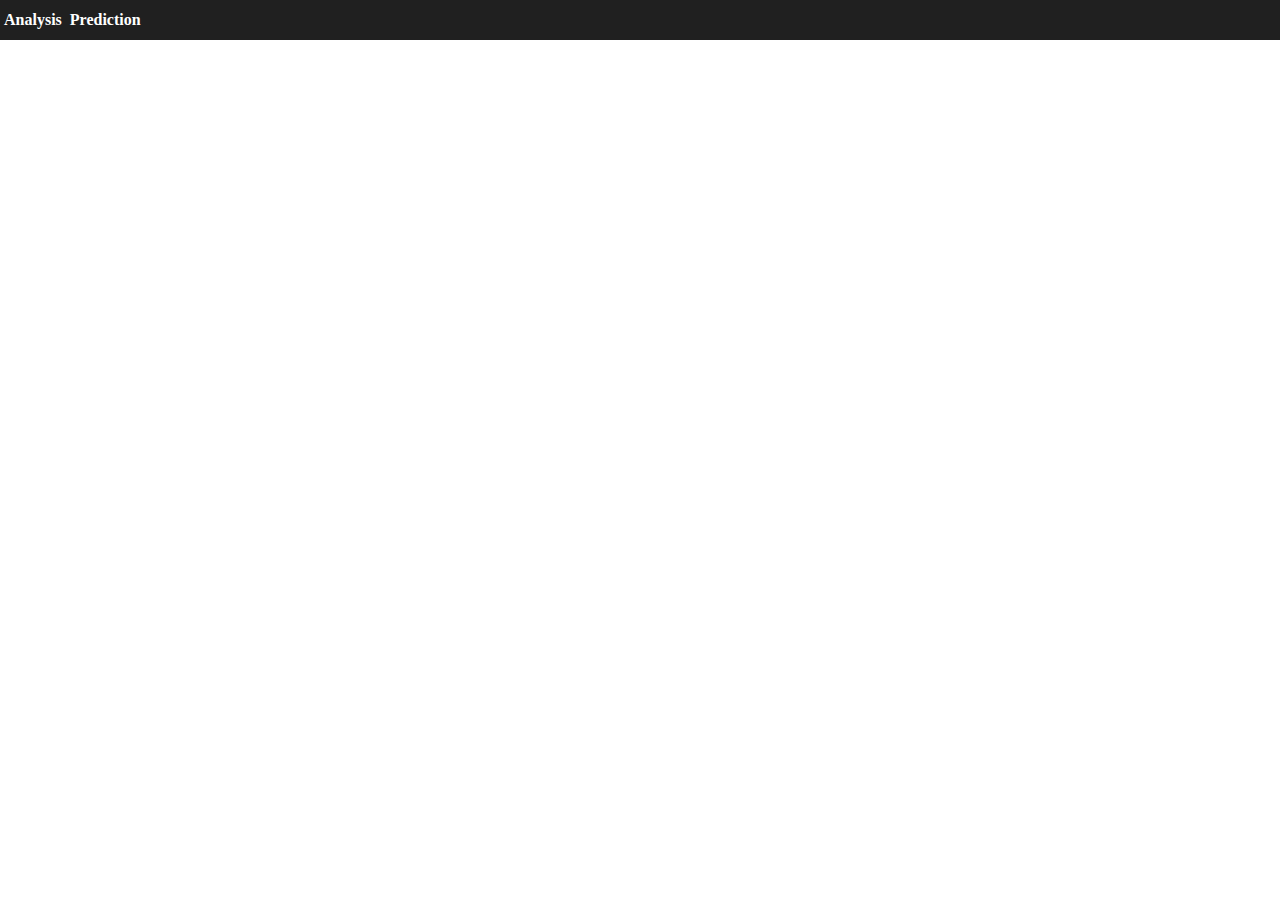
==== Homepage.html @ 8df392f1 "Homepage and CSS file added" ====
<!DOCtype html>
<html>
<head>
    <meta charset="UTF-8">
    <meta name="viewport" content="width=device-width, initial-scale = 1.0">
    <title>Artist Gallery</title>
    <link rel="stylesheet" href="Style.css">
</head>
<body>
    <nav>
    <div class="navigation">
        <div class="analysis">
            <a href="">Analysis</a>
        </div>
        <div class="prediction">
            <a href="">Prediction</a>
        </div>
    </div>
    </nav>
    <main>
        
    </main>
</body>
</html>
---- Style.css ----
body {
    background-color: rgb(255, 255, 255);
}

div {
    display: flex;
    position: relative;
}

div.navigation {
    position: fixed;
    margin: 0%;
    height: 40px;
    width: 100%;
    background: rgb(32, 32, 32);
    align-items: center;
    flex-direction: row;
    top: 0%;
    left: 0%;
}

div.analysis {
    justify-content: flex-end;
}

div.analysis a {
    align-items: center;
    border-radius: 12px;
    padding: 4px;
}

div.prediction {
    padding: 4px;
}

.navigation a {
    text-decoration: none;
    font-weight: bold;
    color: white;
}
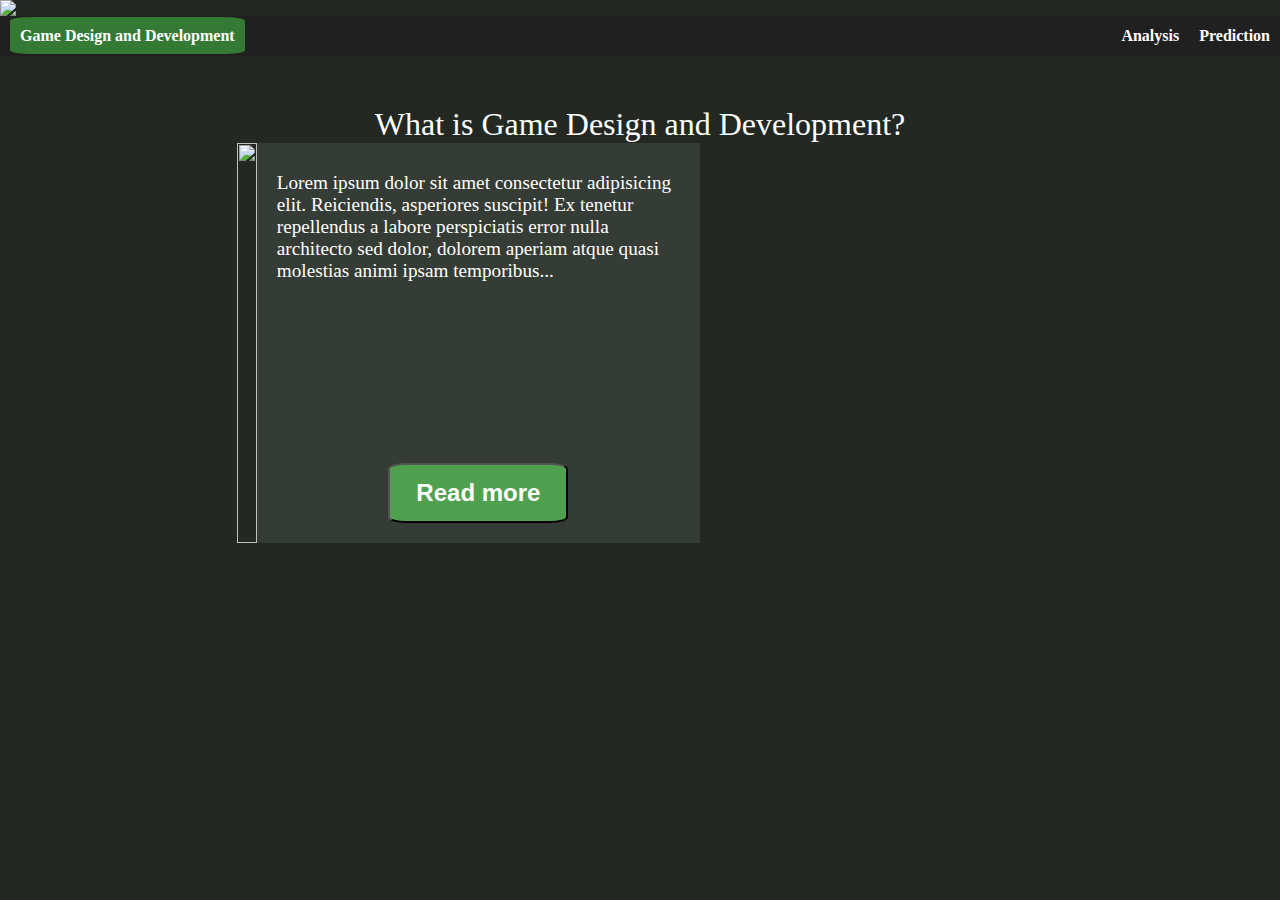
==== commit d72038ad: "Update 2" ====
--- a/Homepage.html
+++ b/Homepage.html
@@ -3,22 +3,30 @@
 <head>
     <meta charset="UTF-8">
     <meta name="viewport" content="width=device-width, initial-scale = 1.0">
-    <title>Artist Gallery</title>
+    <title>Game Design and Development</title>
     <link rel="stylesheet" href="Style.css">
 </head>
 <body>
-    <nav>
-    <div class="navigation">
-        <div class="analysis">
-            <a href="">Analysis</a>
-        </div>
-        <div class="prediction">
-            <a href="">Prediction</a>
-        </div>
-    </div>
+    <img src="img/banner.jpg" class="banner"> <!---https://www.wilmu.edu/technology/game-design-development.aspx-->
+    <nav class="navigation">
+        <header><a class="active" href="">Game Design and Development</a></header>
+        <div class="empty_spc"></div>
+        <ul>
+            <li><a href="">Analysis</a></li>
+            <li><a href="">Prediction</a></li>
+        </ul>
     </nav>
     <main>
-        
+        <div class="analysis">
+            <header>What is Game Design and Development?</header>
+            <div class="card">
+                <img src="img/game dev.png" height="400px"> <!---https://www.chaostheorygames.com/blog/basics-of-game-development-for-businesses-->
+                <div class="text">
+                <p>Lorem ipsum dolor sit amet consectetur adipisicing elit. Reiciendis, asperiores suscipit! Ex tenetur repellendus a labore perspiciatis error nulla architecto sed dolor, dolorem aperiam atque quasi molestias animi ipsam temporibus...</p>
+                <button><a href="">Read more</a></button>
+                </div>
+            </div>
+        </div>
     </main>
 </body>
 </html>--- a/Style.css
+++ b/Style.css
@@ -1,40 +1,119 @@
+*{
+    color: white;
+}
+main {
+    margin: 10px;
+}
 body {
-    background-color: rgb(255, 255, 255);
+    background-color: rgb(35, 40, 35);
+    margin: 0;
+    padding: 0;
 }
-
-div {
+img.banner {
     display: flex;
-    position: relative;
+    width: 100%;
+    max-height: 300px;
+    height: auto;
+    margin: 0;
+    overflow-y: hidden;
 }
-
-div.navigation {
-    position: fixed;
+.navigation {
+    display: flex;
+    position: sticky;
     margin: 0%;
     height: 40px;
     width: 100%;
     background: rgb(32, 32, 32);
     align-items: center;
-    flex-direction: row;
     top: 0%;
     left: 0%;
+    overflow: hidden;
 }
-
-div.analysis {
-    justify-content: flex-end;
+.navigation header {
+    color: white;
+    font-weight: bold;
+    margin: 10px;
+    min-width: 235px;
 }
-
-div.analysis a {
-    align-items: center;
-    border-radius: 12px;
-    padding: 4px;
-}
-
-div.prediction {
-    padding: 4px;
+.navigation ul {
+    display: inline-flex;
+    right: 0%;
+    list-style-type: none;
 }
 
 .navigation a {
     text-decoration: none;
+    color: rgb(255, 255, 255);
     font-weight: bold;
+    padding: 10px;
+    border-radius: 10%;
+}
+.active {
+    background-color: rgb(52, 122, 52);
+}
+.navigation a:hover {
+    cursor: pointer;
+    background-color: rgb(52, 122, 52);
+
+}
+div.empty_spc {
+    width: 68%;
+    height: auto;
+}
+.analysis {
+    display: flex;
+    width: 80%;
+    height: auto;
+    margin: auto;
+    margin-top: 50px;
+    flex-direction: column;
+}
+.analysis header {
+    font-size:xx-large;
+    display: flex;
+    margin: auto;
+}
+div.card{
+    display: flex;
+    width: 80%;
+    margin: auto;
+    height: auto;
+    border: 10px;
+    border-color: aqua;
+}
+.card img{
+    width: fit-content;
+}
+.card .text {
+    display: flex;
+    align-content: stretch;
+    flex-direction: column;
+    width: 50%;
+    background-color: rgb(53, 60, 53);
+    padding: 20px;
+    padding-top: 10px;
+    font-size: larger;
+}
+.card a{
+    text-decoration: none;
+    color: rgb(97, 97, 212);
+}
+.card a:hover{
+   cursor: pointer;
+}
+.card button{
+    display: block;
+    border-radius: 10%;
+    background-color: rgb(79, 161, 79);
+    width: 180px;
+    height: 60px;
+    margin: auto;
+    margin-bottom: 0;
+    justify-content: center;
+}
+.card button a{
     color: white;
-}+    text-decoration: none;
+    font-weight: bold;
+    font-size: x-large;
+}
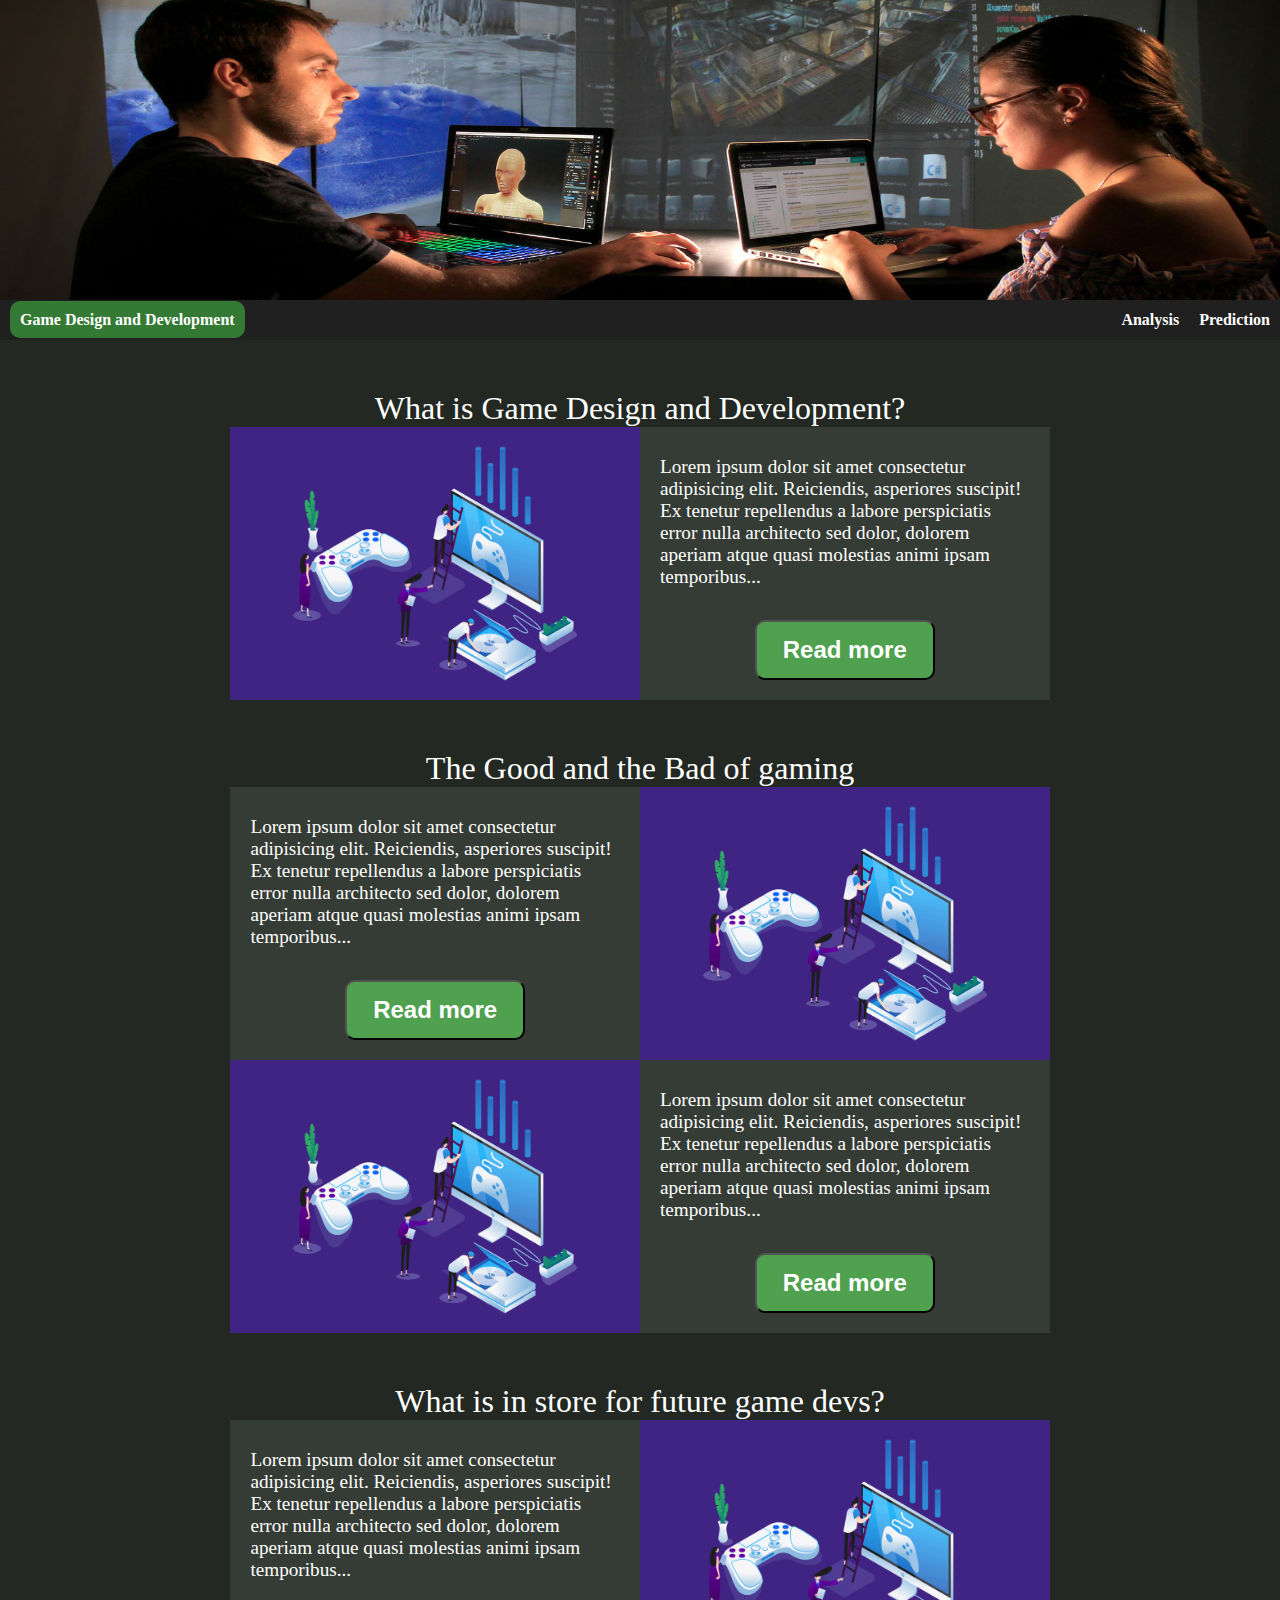
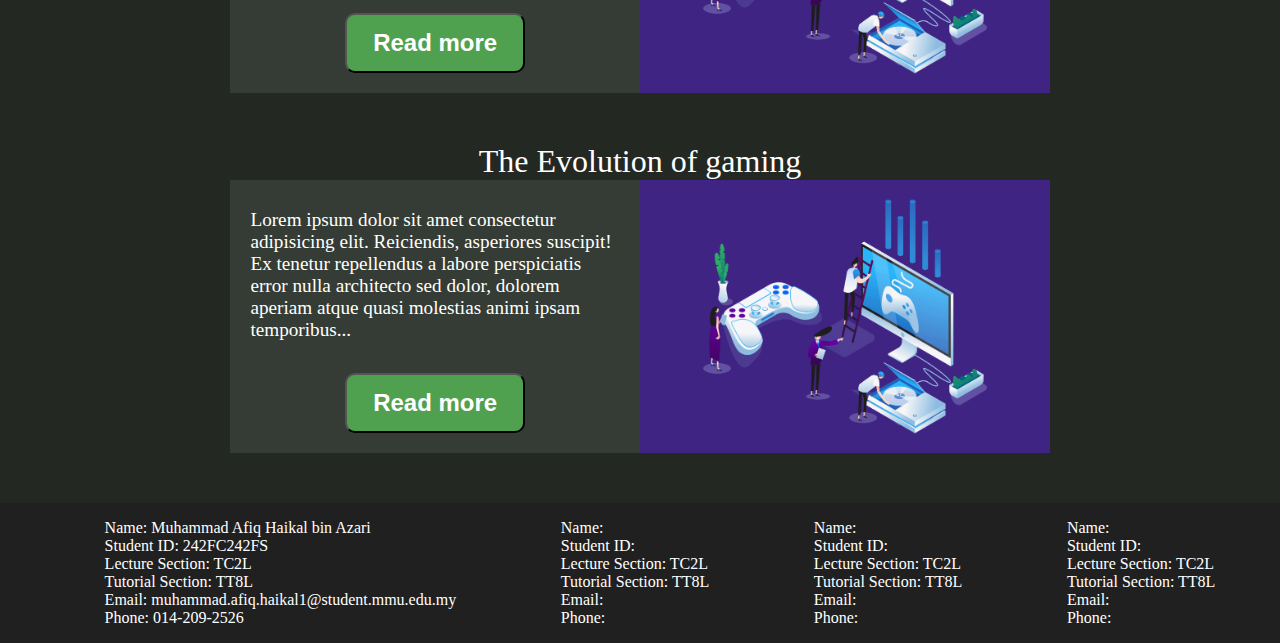
==== commit 2e91ca39: "Update 3" ====
--- a/Homepage.html
+++ b/Homepage.html
@@ -9,7 +9,7 @@
 <body>
     <img src="img/banner.jpg" class="banner"> <!---https://www.wilmu.edu/technology/game-design-development.aspx-->
     <nav class="navigation">
-        <header><a class="active" href="">Game Design and Development</a></header>
+        <header><a class="active" href="Homepage.html">Game Design and Development</a></header>
         <div class="empty_spc"></div>
         <ul>
             <li><a href="">Analysis</a></li>
@@ -17,16 +17,95 @@
         </ul>
     </nav>
     <main>
-        <div class="analysis">
+        <div class="content">
             <header>What is Game Design and Development?</header>
             <div class="card">
-                <img src="img/game dev.png" height="400px"> <!---https://www.chaostheorygames.com/blog/basics-of-game-development-for-businesses-->
+                <img src="img/game dev.png"> <!---https://www.chaostheorygames.com/blog/basics-of-game-development-for-businesses-->
                 <div class="text">
                 <p>Lorem ipsum dolor sit amet consectetur adipisicing elit. Reiciendis, asperiores suscipit! Ex tenetur repellendus a labore perspiciatis error nulla architecto sed dolor, dolorem aperiam atque quasi molestias animi ipsam temporibus...</p>
                 <button><a href="">Read more</a></button>
                 </div>
             </div>
         </div>
+        <div class="content">
+            <header>The Good and the Bad of gaming</header>
+            <div class="card">
+                <div class="text">
+                <p>Lorem ipsum dolor sit amet consectetur adipisicing elit. Reiciendis, asperiores suscipit! Ex tenetur repellendus a labore perspiciatis error nulla architecto sed dolor, dolorem aperiam atque quasi molestias animi ipsam temporibus...</p>
+                <button><a href="">Read more</a></button>
+                </div>
+                <img src="img/game dev.png"> <!---https://www.chaostheorygames.com/blog/basics-of-game-development-for-businesses-->
+            </div>
+            <div class="card">
+                <img src="img/game dev.png"> <!---https://www.chaostheorygames.com/blog/basics-of-game-development-for-businesses-->
+                <div class="text">
+                <p>Lorem ipsum dolor sit amet consectetur adipisicing elit. Reiciendis, asperiores suscipit! Ex tenetur repellendus a labore perspiciatis error nulla architecto sed dolor, dolorem aperiam atque quasi molestias animi ipsam temporibus...</p>
+                <button><a href="">Read more</a></button>
+                </div>
+            </div>
+        </div>
+        <div class="content">
+            <header>What is in store for future game devs?</header>
+            <div class="card">
+                <div class="text">
+                <p>Lorem ipsum dolor sit amet consectetur adipisicing elit. Reiciendis, asperiores suscipit! Ex tenetur repellendus a labore perspiciatis error nulla architecto sed dolor, dolorem aperiam atque quasi molestias animi ipsam temporibus...</p>
+                <button><a href="">Read more</a></button>
+                </div>
+                <img src="img/game dev.png"> <!---https://www.chaostheorygames.com/blog/basics-of-game-development-for-businesses-->
+            </div>
+        </div>
+        <div class="content">
+            <header>The Evolution of gaming</header>
+            <div class="card">
+                <div class="text">
+                <p>Lorem ipsum dolor sit amet consectetur adipisicing elit. Reiciendis, asperiores suscipit! Ex tenetur repellendus a labore perspiciatis error nulla architecto sed dolor, dolorem aperiam atque quasi molestias animi ipsam temporibus...</p>
+                <button><a href="">Read more</a></button>
+                </div>
+                <img src="img/game dev.png"> <!---https://www.chaostheorygames.com/blog/basics-of-game-development-for-businesses-->
+            </div>
+        </div>
+        <div class="endcard">
+            <div class="student_details">
+                <ul>
+                    <li>Name: Muhammad Afiq Haikal bin Azari</li>
+                    <li>Student ID: 242FC242FS</li>
+                    <li>Lecture Section: TC2L</li>
+                    <li>Tutorial Section: TT8L</li>
+                    <li>Email: muhammad.afiq.haikal1@student.mmu.edu.my</li>
+                    <li>Phone: 014-209-2526</li>
+                </ul>
+            </div>
+            <div class="student_details">
+                <ul>
+                    <li>Name:</li>
+                    <li>Student ID:</li>
+                    <li>Lecture Section: TC2L</li>
+                    <li>Tutorial Section: TT8L</li>
+                    <li>Email:</li>
+                    <li>Phone:</li>
+                </ul>
+            </div>
+            <div class="student_details">
+                <ul>
+                    <li>Name:</li>
+                    <li>Student ID:</li>
+                    <li>Lecture Section: TC2L</li>
+                    <li>Tutorial Section: TT8L</li>
+                    <li>Email:</li>
+                    <li>Phone:</li>
+                </ul>
+            </div>
+            <div class="student_details">
+                <ul>
+                    <li>Name:</li>
+                    <li>Student ID:</li>
+                    <li>Lecture Section: TC2L</li>
+                    <li>Tutorial Section: TT8L</li>
+                    <li>Email:</li>
+                    <li>Phone:</li>
+                </ul>
+            </div>
+        </div>
     </main>
 </body>
 </html>--- a/Style.css
+++ b/Style.css
@@ -2,7 +2,7 @@
     color: white;
 }
 main {
-    margin: 10px;
+    margin: 10px 0 0;
 }
 body {
     background-color: rgb(35, 40, 35);
@@ -46,7 +46,7 @@
     color: rgb(255, 255, 255);
     font-weight: bold;
     padding: 10px;
-    border-radius: 10%;
+    border-radius: 10px;
 }
 .active {
     background-color: rgb(52, 122, 52);
@@ -60,15 +60,14 @@
     width: 68%;
     height: auto;
 }
-.analysis {
+.content {
     display: flex;
     width: 80%;
     height: auto;
-    margin: auto;
-    margin-top: 50px;
+    margin: 50px auto;
     flex-direction: column;
 }
-.analysis header {
+.content header {
     font-size:xx-large;
     display: flex;
     margin: auto;
@@ -76,10 +75,12 @@
 div.card{
     display: flex;
     width: 80%;
+    min-width: 500px    ;
     margin: auto;
     height: auto;
     border: 10px;
     border-color: aqua;
+    overflow: hidden;
 }
 .card img{
     width: fit-content;
@@ -89,10 +90,12 @@
     align-content: stretch;
     flex-direction: column;
     width: 50%;
+    min-width: 210px;
     background-color: rgb(53, 60, 53);
     padding: 20px;
     padding-top: 10px;
     font-size: larger;
+    overflow: hidden;
 }
 .card a{
     text-decoration: none;
@@ -103,7 +106,7 @@
 }
 .card button{
     display: block;
-    border-radius: 10%;
+    border-radius: 10px;
     background-color: rgb(79, 161, 79);
     width: 180px;
     height: 60px;
@@ -117,3 +120,21 @@
     font-weight: bold;
     font-size: x-large;
 }
+.card img{
+    width: 50%;
+    height: auto;
+}
+.endcard{
+    display: flex;
+    flex-direction: row;
+    justify-content: space-evenly;
+    margin: 0%;
+    height: auto;
+    width: 100%;
+    background: rgb(32, 32, 32);
+    align-items: center;
+    overflow: hidden;
+}
+.endcard .student_details li{
+    list-style: none;
+}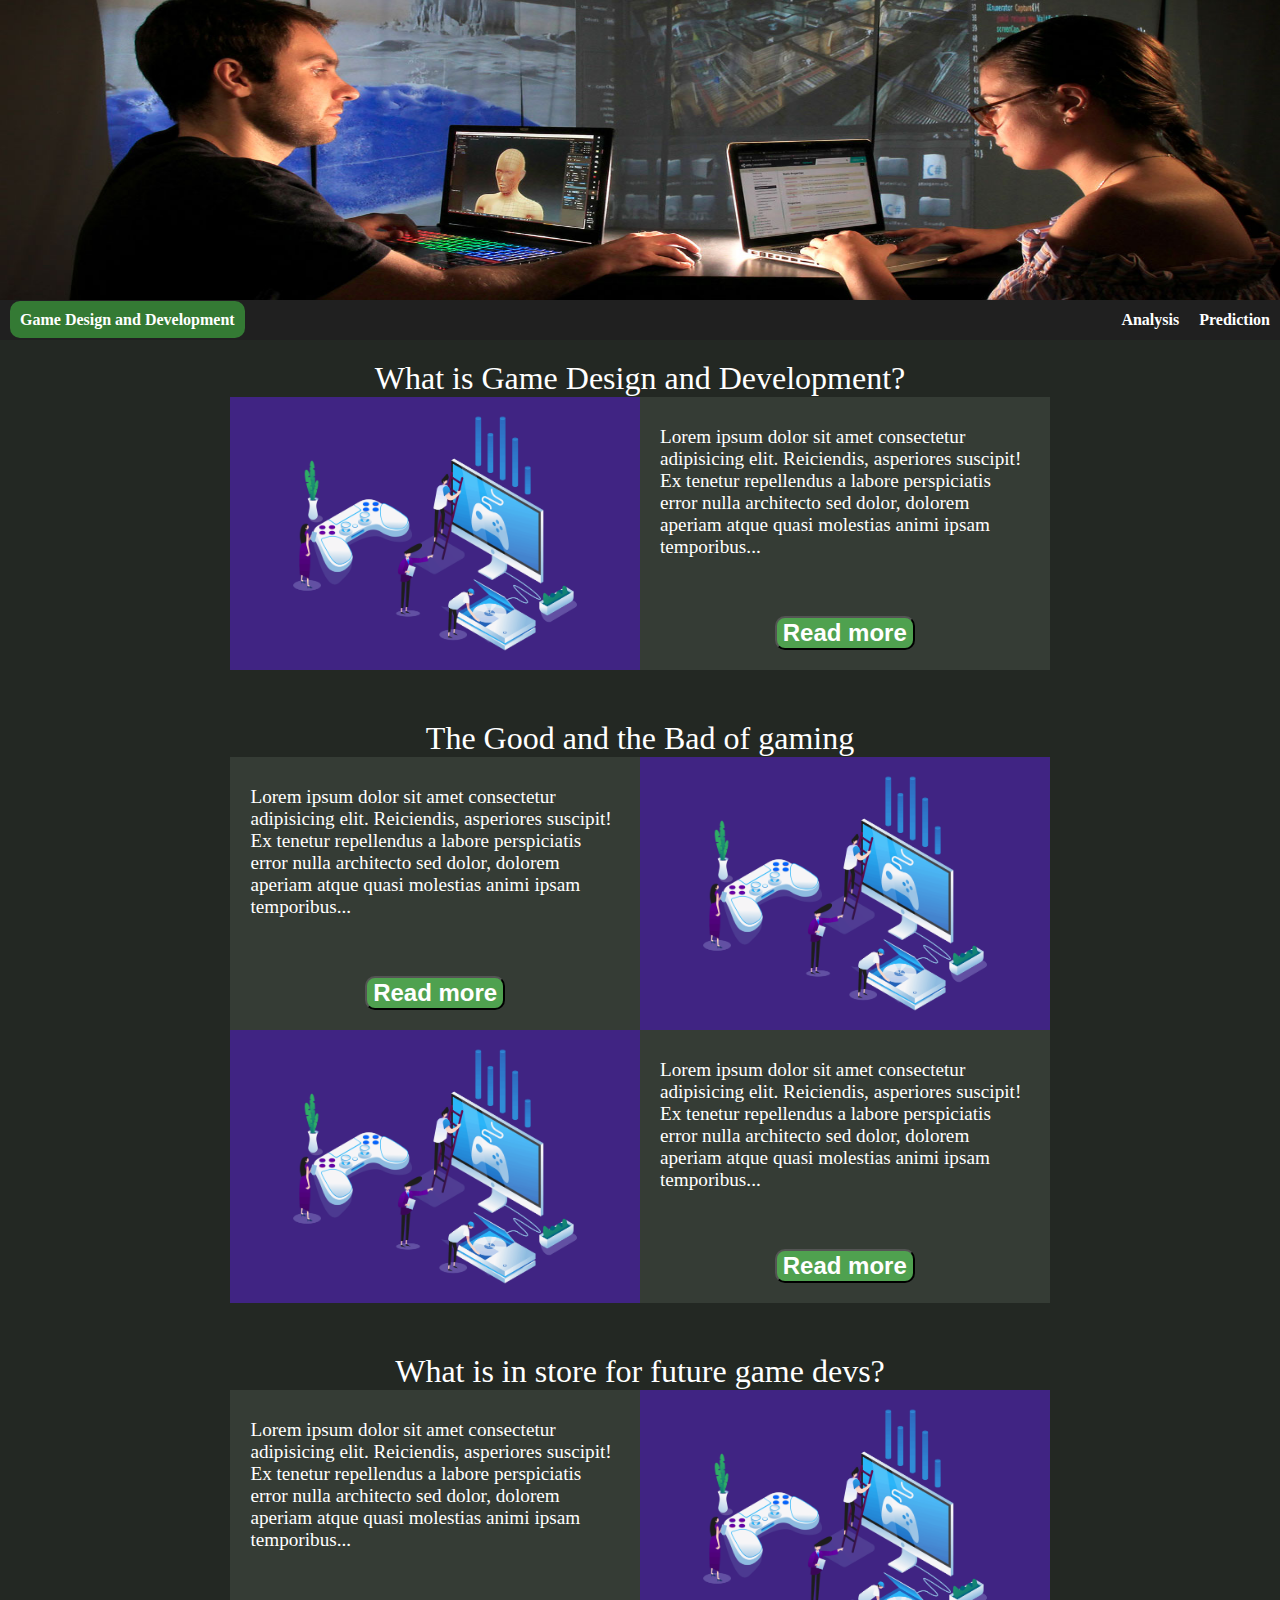
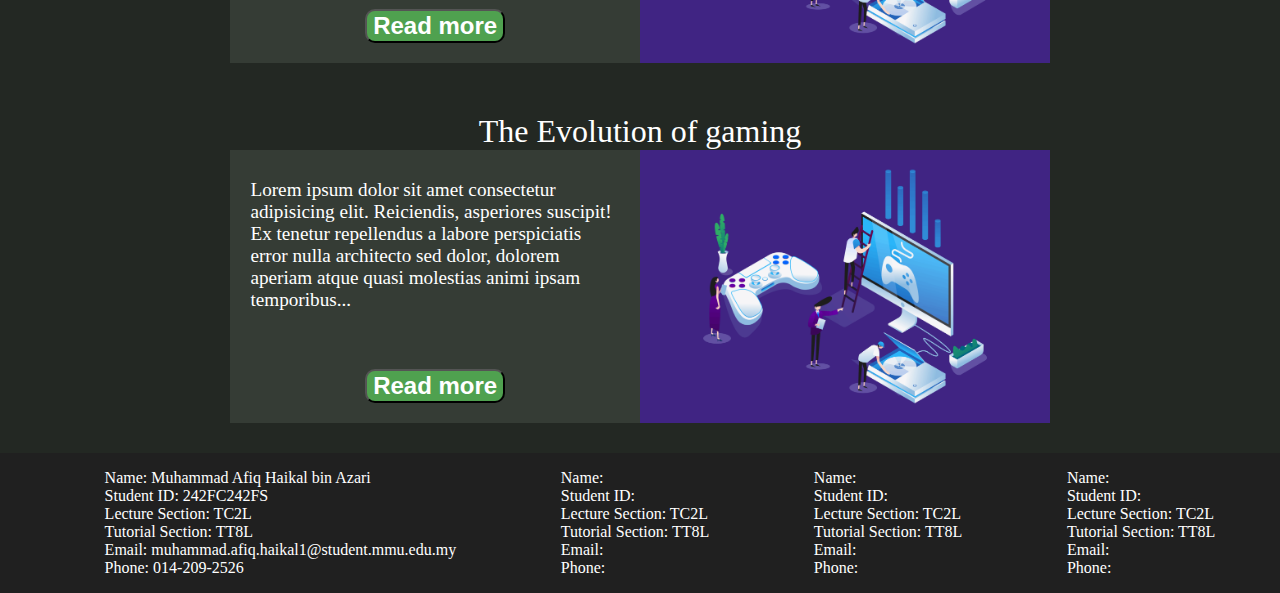
==== commit 1b151314: "Templates for other pages added" ====
--- a/Homepage.html
+++ b/Homepage.html
@@ -12,8 +12,8 @@
         <header><a class="active" href="Homepage.html">Game Design and Development</a></header>
         <div class="empty_spc"></div>
         <ul>
-            <li><a href="">Analysis</a></li>
-            <li><a href="">Prediction</a></li>
+            <li><a href="Analysis.html">Analysis</a></li>
+            <li><a href="Prediction.html">Prediction</a></li>
         </ul>
     </nav>
     <main>
@@ -23,7 +23,7 @@
                 <img src="img/game dev.png"> <!---https://www.chaostheorygames.com/blog/basics-of-game-development-for-businesses-->
                 <div class="text">
                 <p>Lorem ipsum dolor sit amet consectetur adipisicing elit. Reiciendis, asperiores suscipit! Ex tenetur repellendus a labore perspiciatis error nulla architecto sed dolor, dolorem aperiam atque quasi molestias animi ipsam temporibus...</p>
-                <button><a href="">Read more</a></button>
+                <button><a href="Analysis.html">Read more</a></button>
                 </div>
             </div>
         </div>
@@ -32,7 +32,7 @@
             <div class="card">
                 <div class="text">
                 <p>Lorem ipsum dolor sit amet consectetur adipisicing elit. Reiciendis, asperiores suscipit! Ex tenetur repellendus a labore perspiciatis error nulla architecto sed dolor, dolorem aperiam atque quasi molestias animi ipsam temporibus...</p>
-                <button><a href="">Read more</a></button>
+                <button><a href="Analysis.html">Read more</a></button>
                 </div>
                 <img src="img/game dev.png"> <!---https://www.chaostheorygames.com/blog/basics-of-game-development-for-businesses-->
             </div>
@@ -40,7 +40,7 @@
                 <img src="img/game dev.png"> <!---https://www.chaostheorygames.com/blog/basics-of-game-development-for-businesses-->
                 <div class="text">
                 <p>Lorem ipsum dolor sit amet consectetur adipisicing elit. Reiciendis, asperiores suscipit! Ex tenetur repellendus a labore perspiciatis error nulla architecto sed dolor, dolorem aperiam atque quasi molestias animi ipsam temporibus...</p>
-                <button><a href="">Read more</a></button>
+                <button><a href="Analysis.html">Read more</a></button>
                 </div>
             </div>
         </div>
@@ -49,7 +49,7 @@
             <div class="card">
                 <div class="text">
                 <p>Lorem ipsum dolor sit amet consectetur adipisicing elit. Reiciendis, asperiores suscipit! Ex tenetur repellendus a labore perspiciatis error nulla architecto sed dolor, dolorem aperiam atque quasi molestias animi ipsam temporibus...</p>
-                <button><a href="">Read more</a></button>
+                <button><a href="Prediction.html">Read more</a></button>
                 </div>
                 <img src="img/game dev.png"> <!---https://www.chaostheorygames.com/blog/basics-of-game-development-for-businesses-->
             </div>
@@ -59,7 +59,7 @@
             <div class="card">
                 <div class="text">
                 <p>Lorem ipsum dolor sit amet consectetur adipisicing elit. Reiciendis, asperiores suscipit! Ex tenetur repellendus a labore perspiciatis error nulla architecto sed dolor, dolorem aperiam atque quasi molestias animi ipsam temporibus...</p>
-                <button><a href="">Read more</a></button>
+                <button><a href="Prediction.html">Read more</a></button>
                 </div>
                 <img src="img/game dev.png"> <!---https://www.chaostheorygames.com/blog/basics-of-game-development-for-businesses-->
             </div>
--- a/Style.css
+++ b/Style.css
@@ -1,13 +1,19 @@
 *{
     color: white;
 }
-main {
-    margin: 10px 0 0;
-}
+
 body {
     background-color: rgb(35, 40, 35);
     margin: 0;
     padding: 0;
+}
+main {
+    margin: 0;
+/*    background-image: url(img/Background.jpg);
+    background-position: center;
+    background-repeat: no-repeat;
+    background-size: cover;
+    height: 100%;*/
 }
 img.banner {
     display: flex;
@@ -64,23 +70,21 @@
     display: flex;
     width: 80%;
     height: auto;
-    margin: 50px auto;
+    margin: 0px auto 30px;
     flex-direction: column;
 }
 .content header {
     font-size:xx-large;
     display: flex;
-    margin: auto;
+    margin: 20px auto 0;
 }
 div.card{
     display: flex;
     width: 80%;
-    min-width: 500px    ;
     margin: auto;
     height: auto;
     border: 10px;
     border-color: aqua;
-    overflow: hidden;
 }
 .card img{
     width: fit-content;
@@ -90,7 +94,6 @@
     align-content: stretch;
     flex-direction: column;
     width: 50%;
-    min-width: 210px;
     background-color: rgb(53, 60, 53);
     padding: 20px;
     padding-top: 10px;
@@ -108,8 +111,10 @@
     display: block;
     border-radius: 10px;
     background-color: rgb(79, 161, 79);
-    width: 180px;
-    height: 60px;
+    width: max-content;
+    height: max-content;
+    max-height: 60px;
+    max-width: 180px;
     margin: auto;
     margin-bottom: 0;
     justify-content: center;
@@ -133,7 +138,7 @@
     width: 100%;
     background: rgb(32, 32, 32);
     align-items: center;
-    overflow: hidden;
+    overflow:auto;
 }
 .endcard .student_details li{
     list-style: none;
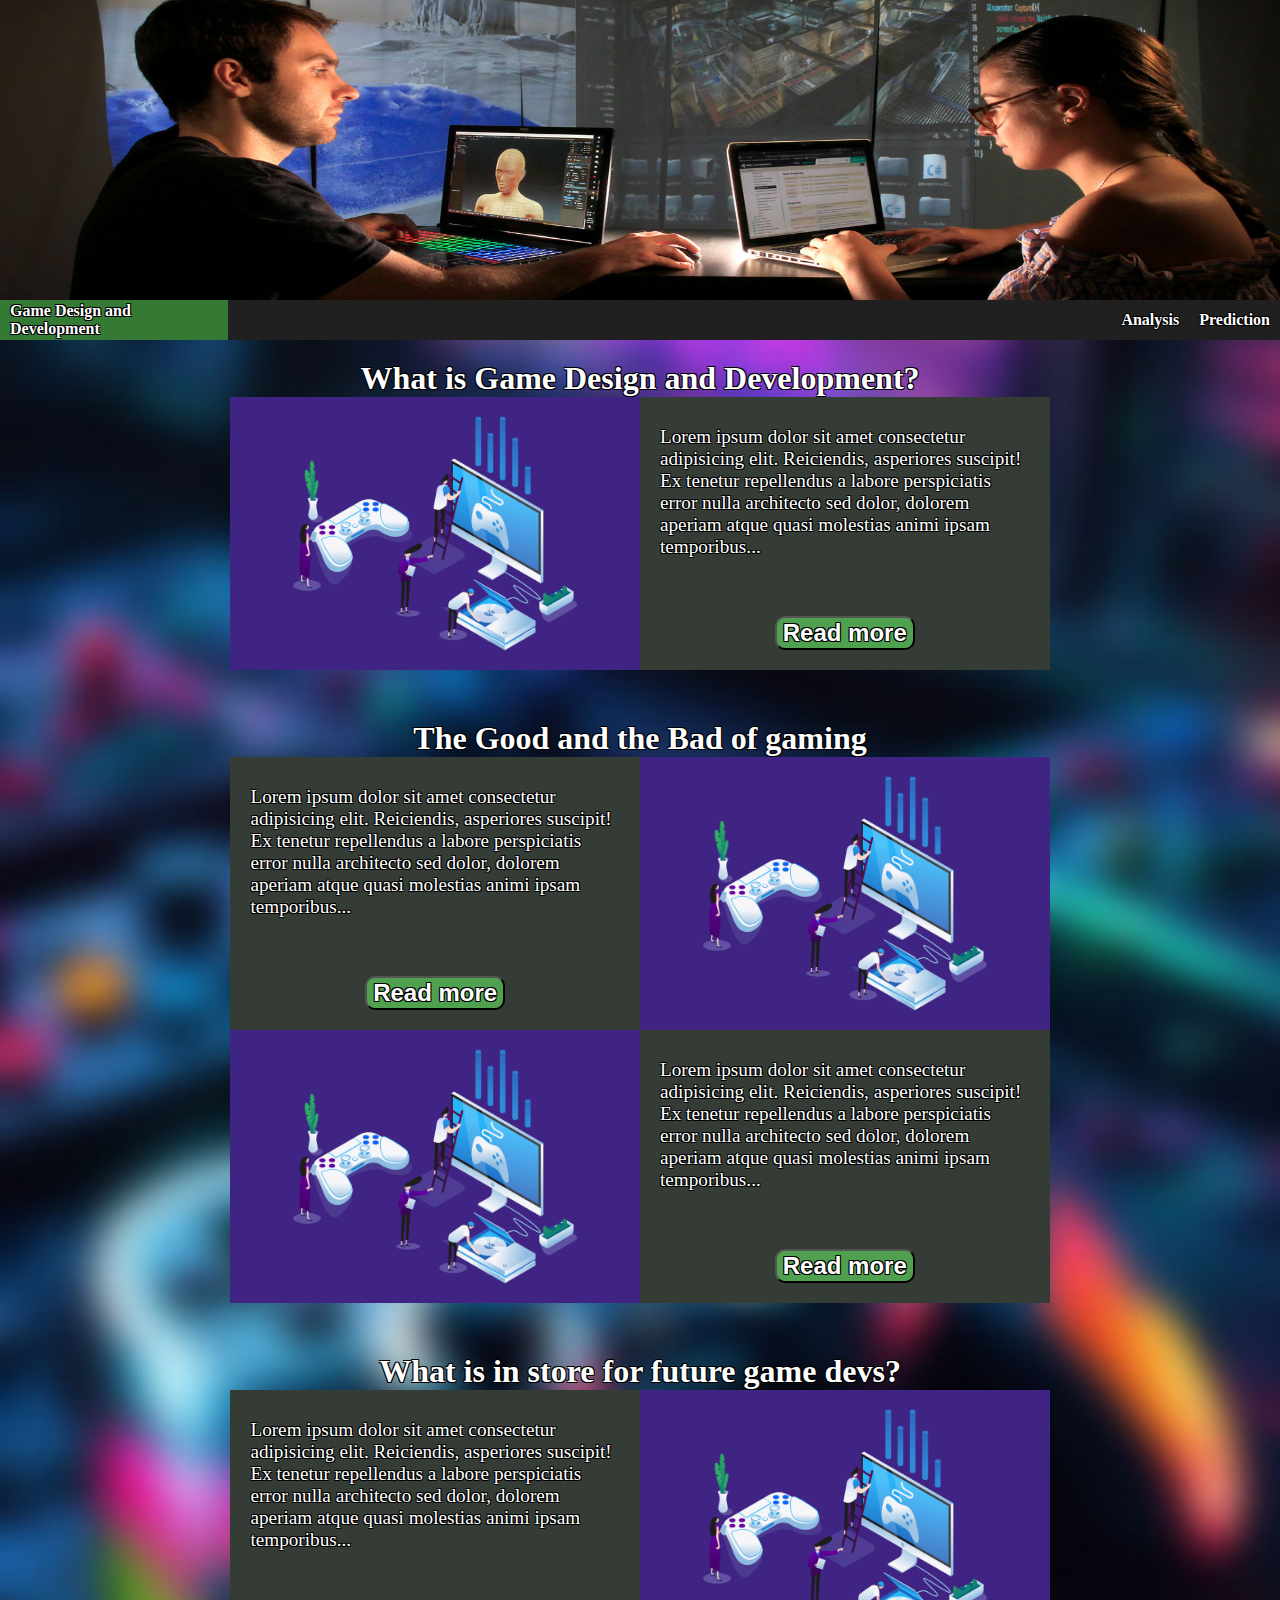
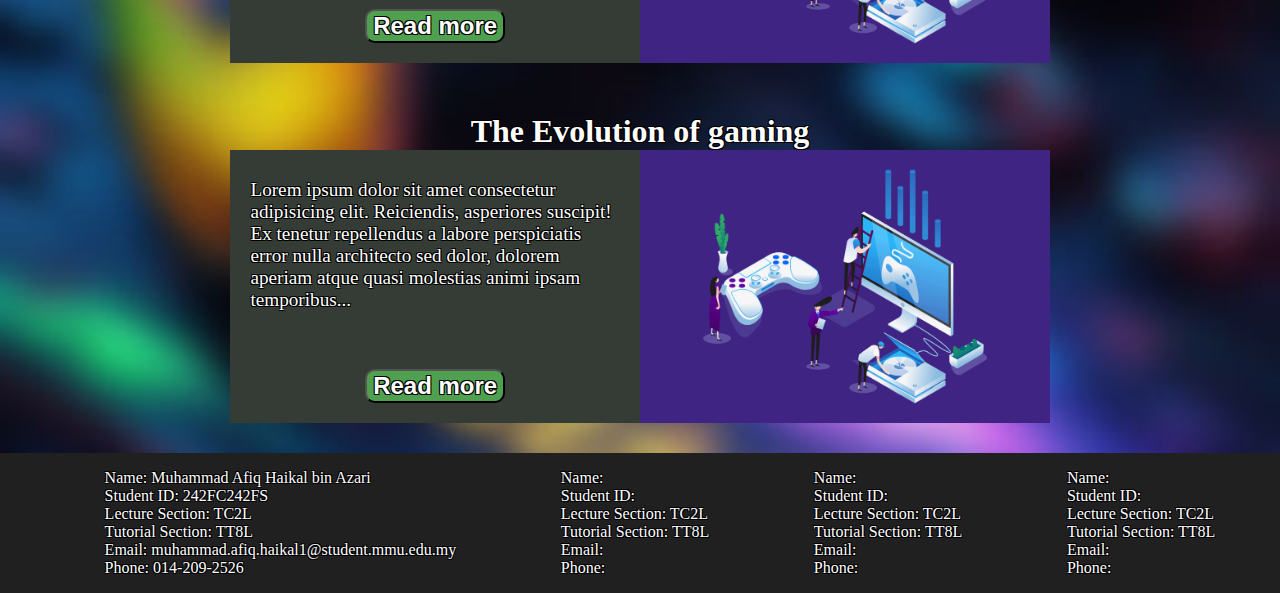
==== commit 6b8e1a88: "Add files via upload" ====
--- a/Homepage.html
+++ b/Homepage.html
@@ -9,7 +9,7 @@
 <body>
     <img src="img/banner.jpg" class="banner"> <!---https://www.wilmu.edu/technology/game-design-development.aspx-->
     <nav class="navigation">
-        <header><a class="active" href="Homepage.html">Game Design and Development</a></header>
+        <a class="active" href="Homepage.html">Game Design and Development</a>
         <div class="empty_spc"></div>
         <ul>
             <li><a href="Analysis.html">Analysis</a></li>
@@ -18,7 +18,7 @@
     </nav>
     <main>
         <div class="content">
-            <header>What is Game Design and Development?</header>
+            <h1>What is Game Design and Development?</h1>
             <div class="card">
                 <img src="img/game dev.png"> <!---https://www.chaostheorygames.com/blog/basics-of-game-development-for-businesses-->
                 <div class="text">
@@ -28,7 +28,7 @@
             </div>
         </div>
         <div class="content">
-            <header>The Good and the Bad of gaming</header>
+            <h1>The Good and the Bad of gaming</h1>
             <div class="card">
                 <div class="text">
                 <p>Lorem ipsum dolor sit amet consectetur adipisicing elit. Reiciendis, asperiores suscipit! Ex tenetur repellendus a labore perspiciatis error nulla architecto sed dolor, dolorem aperiam atque quasi molestias animi ipsam temporibus...</p>
@@ -45,7 +45,7 @@
             </div>
         </div>
         <div class="content">
-            <header>What is in store for future game devs?</header>
+            <h1>What is in store for future game devs?</h1>
             <div class="card">
                 <div class="text">
                 <p>Lorem ipsum dolor sit amet consectetur adipisicing elit. Reiciendis, asperiores suscipit! Ex tenetur repellendus a labore perspiciatis error nulla architecto sed dolor, dolorem aperiam atque quasi molestias animi ipsam temporibus...</p>
@@ -55,7 +55,7 @@
             </div>
         </div>
         <div class="content">
-            <header>The Evolution of gaming</header>
+            <h1>The Evolution of gaming</h1>
             <div class="card">
                 <div class="text">
                 <p>Lorem ipsum dolor sit amet consectetur adipisicing elit. Reiciendis, asperiores suscipit! Ex tenetur repellendus a labore perspiciatis error nulla architecto sed dolor, dolorem aperiam atque quasi molestias animi ipsam temporibus...</p>
--- a/Style.css
+++ b/Style.css
@@ -1,5 +1,6 @@
 *{
     color: white;
+    text-shadow: -1px -1px 0 #000, 1px -1px 0 #000, -1px 1px 0 #000, 1px 1px 0 #000;
 }
 
 body {
@@ -9,11 +10,11 @@
 }
 main {
     margin: 0;
-/*    background-image: url(img/Background.jpg);
+    background-image: url(img/Background.jpg);
     background-position: center;
     background-repeat: no-repeat;
     background-size: cover;
-    height: 100%;*/
+    height: 100%
 }
 img.banner {
     display: flex;
@@ -35,7 +36,7 @@
     left: 0%;
     overflow: hidden;
 }
-.navigation header {
+.navigation h1 {
     color: white;
     font-weight: bold;
     margin: 10px;
@@ -73,7 +74,7 @@
     margin: 0px auto 30px;
     flex-direction: column;
 }
-.content header {
+.content h1 {
     font-size:xx-large;
     display: flex;
     margin: 20px auto 0;
@@ -83,11 +84,11 @@
     width: 80%;
     margin: auto;
     height: auto;
-    border: 10px;
-    border-color: aqua;
 }
 .card img{
     width: fit-content;
+    border-radius: 0;
+
 }
 .card .text {
     display: flex;
@@ -96,6 +97,7 @@
     width: 50%;
     background-color: rgb(53, 60, 53);
     padding: 20px;
+    border-radius: 0;
     padding-top: 10px;
     font-size: larger;
     overflow: hidden;
